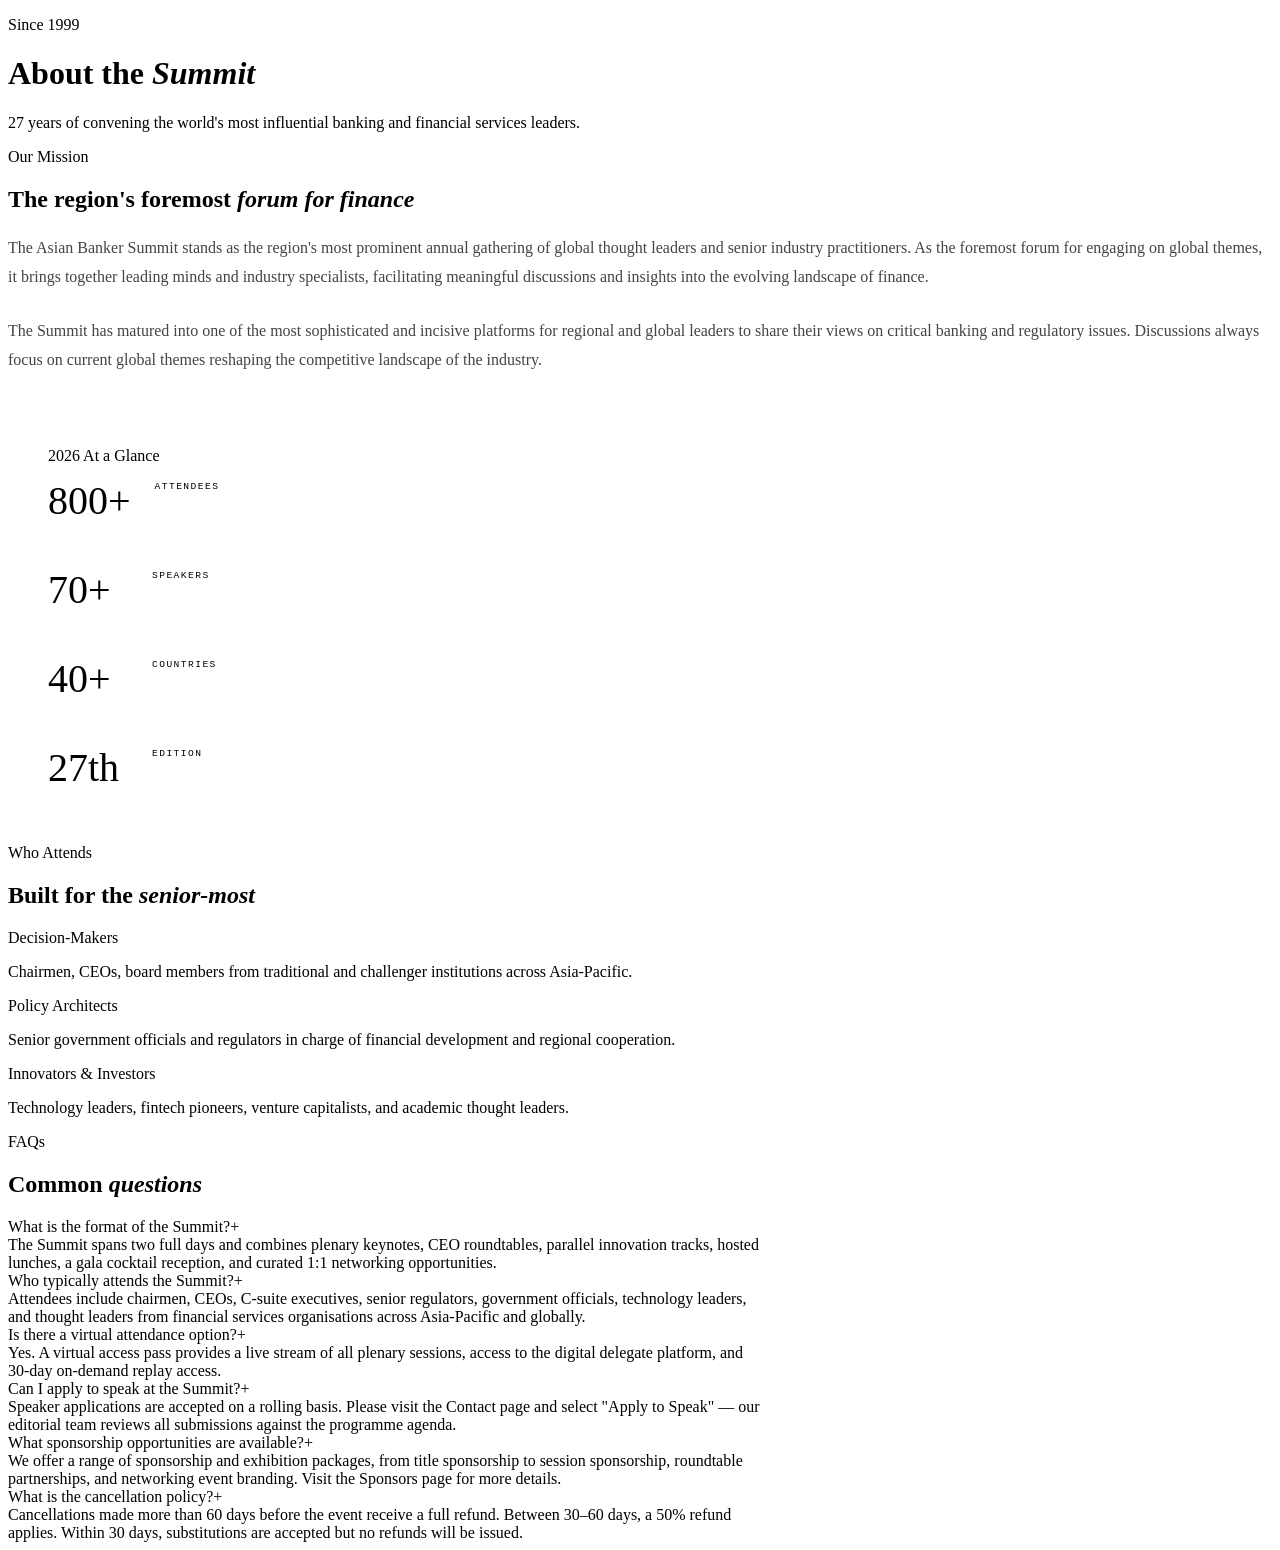
==== about.html @ e65c1759 "Add files via upload" ====
<!DOCTYPE html>
<html lang="en">
<head>
  <meta charset="UTF-8"><meta name="viewport" content="width=device-width,initial-scale=1">
  <title>About — The Asian Banker Summit 2026</title>
  <link rel="stylesheet" href="css/style.css">
</head>
<body>

<div class="page-hero">
  <div class="container">
    <p class="label">Since 1999</p>
    <h1 class="d-lg mt-2 page-hero__title">About the <em>Summit</em></h1>
    <p class="page-hero-sub">27 years of convening the world's most influential banking and financial services leaders.</p>
  </div>
</div>

<section class="section">
  <div class="container">
    <div class="grid-2" style="gap:4rem;align-items:start">
      <div class="reveal">
        <p class="label mb-2">Our Mission</p>
        <h2 class="d-md mb-3">The region's foremost <em>forum for finance</em></h2>
        <p style="color:#444;line-height:1.85;margin-bottom:1.5rem">The Asian Banker Summit stands as the region's most prominent annual gathering of global thought leaders and senior industry practitioners. As the foremost forum for engaging on global themes, it brings together leading minds and industry specialists, facilitating meaningful discussions and insights into the evolving landscape of finance.</p>
        <p style="color:#444;line-height:1.85">The Summit has matured into one of the most sophisticated and incisive platforms for regional and global leaders to share their views on critical banking and regulatory issues. Discussions always focus on current global themes reshaping the competitive landscape of the industry.</p>
      </div>
      <div class="reveal d1">
        <div style="background:var(--ink);color:var(--paper);padding:2.5rem">
          <p class="label mb-3">2026 At a Glance</p>
          <div style="display:flex;flex-direction:column;gap:1.5rem">
            <div style="display:flex;gap:1.5rem;padding-bottom:1.5rem;border-bottom:1px solid rgba(255,255,255,.08)">
              <div style="font-family:var(--ff-d);font-size:2.5rem;color:var(--gold-lt);line-height:1;min-width:80px">800+</div>
              <div><div style="font-family:monospace;font-size:.6rem;letter-spacing:.15em;text-transform:uppercase;color:var(--gold);margin-bottom:.3rem">Attendees</div><div style="color:rgba(255,255,255,.6);font-size:.88rem">Senior executives, regulators, and innovators from across the globe</div></div>
            </div>
            <div style="display:flex;gap:1.5rem;padding-bottom:1.5rem;border-bottom:1px solid rgba(255,255,255,.08)">
              <div style="font-family:var(--ff-d);font-size:2.5rem;color:var(--gold-lt);line-height:1;min-width:80px">70+</div>
              <div><div style="font-family:monospace;font-size:.6rem;letter-spacing:.15em;text-transform:uppercase;color:var(--gold);margin-bottom:.3rem">Speakers</div><div style="color:rgba(255,255,255,.6);font-size:.88rem">Government officials, bank CEOs, regulators, and technology innovators</div></div>
            </div>
            <div style="display:flex;gap:1.5rem;padding-bottom:1.5rem;border-bottom:1px solid rgba(255,255,255,.08)">
              <div style="font-family:var(--ff-d);font-size:2.5rem;color:var(--gold-lt);line-height:1;min-width:80px">40+</div>
              <div><div style="font-family:monospace;font-size:.6rem;letter-spacing:.15em;text-transform:uppercase;color:var(--gold);margin-bottom:.3rem">Countries</div><div style="color:rgba(255,255,255,.6);font-size:.88rem">Represented delegates spanning Asia-Pacific, Europe, Middle East, and Americas</div></div>
            </div>
            <div style="display:flex;gap:1.5rem">
              <div style="font-family:var(--ff-d);font-size:2.5rem;color:var(--gold-lt);line-height:1;min-width:80px">27th</div>
              <div><div style="font-family:monospace;font-size:.6rem;letter-spacing:.15em;text-transform:uppercase;color:var(--gold);margin-bottom:.3rem">Edition</div><div style="color:rgba(255,255,255,.6);font-size:.88rem">Unbroken annual tradition since the inaugural Summit in 1999</div></div>
            </div>
          </div>
        </div>
      </div>
    </div>
  </div>
</section>

<section class="section" style="background:var(--warm)">
  <div class="container">
    <p class="label reveal mb-2">Who Attends</p>
    <h2 class="d-md mb-4 reveal d1">Built for the <em>senior-most</em></h2>
    <div class="grid-3">
      <div class="card reveal"><div class="card-title">Decision-Makers</div><p class="card-text">Chairmen, CEOs, board members from traditional and challenger institutions across Asia-Pacific.</p></div>
      <div class="card reveal d1"><div class="card-title">Policy Architects</div><p class="card-text">Senior government officials and regulators in charge of financial development and regional cooperation.</p></div>
      <div class="card reveal d2"><div class="card-title">Innovators &amp; Investors</div><p class="card-text">Technology leaders, fintech pioneers, venture capitalists, and academic thought leaders.</p></div>
    </div>
  </div>
</section>

<!-- FAQ -->
<section class="section">
  <div class="container" style="max-width:760px">
    <p class="label reveal mb-2">FAQs</p>
    <h2 class="d-md mb-4 reveal d1">Common <em>questions</em></h2>
    <div class="faq-item reveal"><div class="faq-q"><span class="faq-qt">What is the format of the Summit?</span><span class="faq-ico">+</span></div><div class="faq-a">The Summit spans two full days and combines plenary keynotes, CEO roundtables, parallel innovation tracks, hosted lunches, a gala cocktail reception, and curated 1:1 networking opportunities.</div></div>
    <div class="faq-item reveal"><div class="faq-q"><span class="faq-qt">Who typically attends the Summit?</span><span class="faq-ico">+</span></div><div class="faq-a">Attendees include chairmen, CEOs, C-suite executives, senior regulators, government officials, technology leaders, and thought leaders from financial services organisations across Asia-Pacific and globally.</div></div>
    <div class="faq-item reveal"><div class="faq-q"><span class="faq-qt">Is there a virtual attendance option?</span><span class="faq-ico">+</span></div><div class="faq-a">Yes. A virtual access pass provides a live stream of all plenary sessions, access to the digital delegate platform, and 30-day on-demand replay access.</div></div>
    <div class="faq-item reveal"><div class="faq-q"><span class="faq-qt">Can I apply to speak at the Summit?</span><span class="faq-ico">+</span></div><div class="faq-a">Speaker applications are accepted on a rolling basis. Please visit the Contact page and select "Apply to Speak" — our editorial team reviews all submissions against the programme agenda.</div></div>
    <div class="faq-item reveal"><div class="faq-q"><span class="faq-qt">What sponsorship opportunities are available?</span><span class="faq-ico">+</span></div><div class="faq-a">We offer a range of sponsorship and exhibition packages, from title sponsorship to session sponsorship, roundtable partnerships, and networking event branding. Visit the Sponsors page for more details.</div></div>
    <div class="faq-item reveal"><div class="faq-q"><span class="faq-qt">What is the cancellation policy?</span><span class="faq-ico">+</span></div><div class="faq-a">Cancellations made more than 60 days before the event receive a full refund. Between 30–60 days, a 50% refund applies. Within 30 days, substitutions are accepted but no refunds will be issued.</div></div>
  </div>
</section>

<script src="js/app.js"></script>
</body></html>
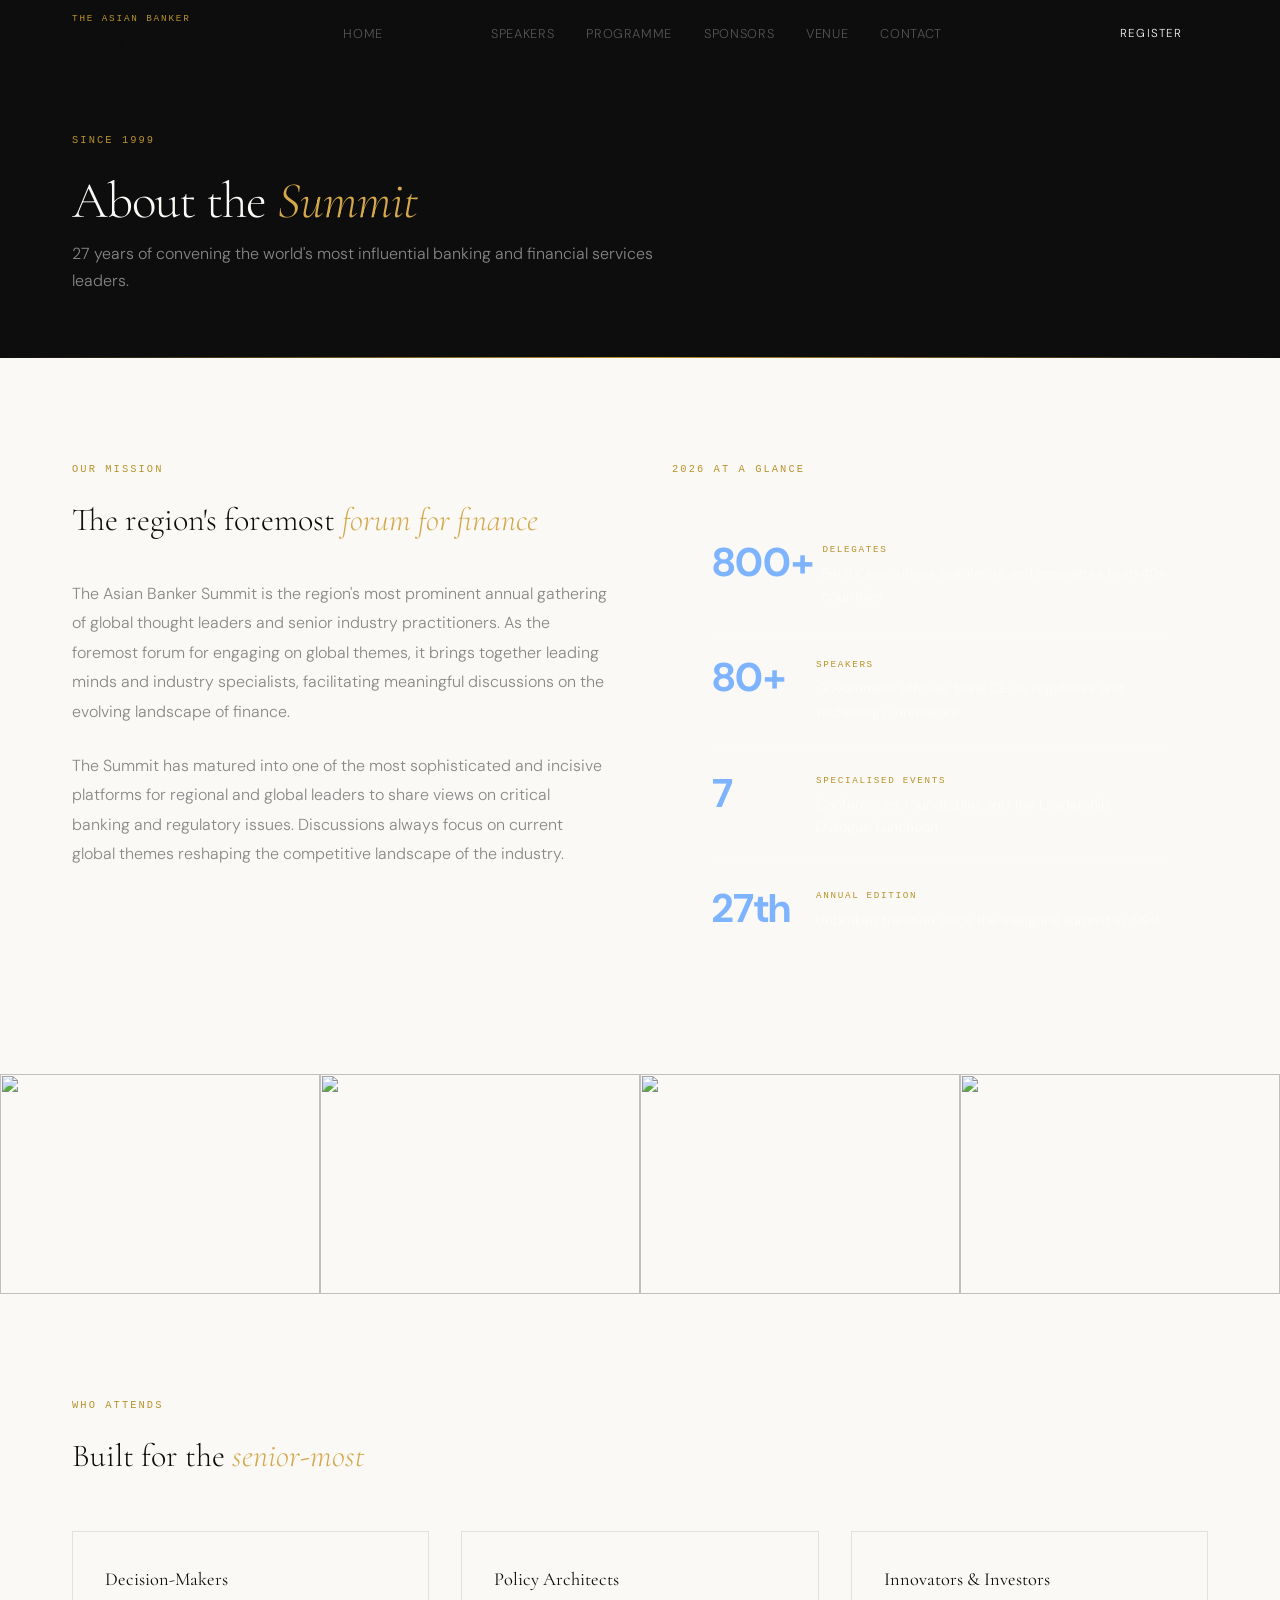
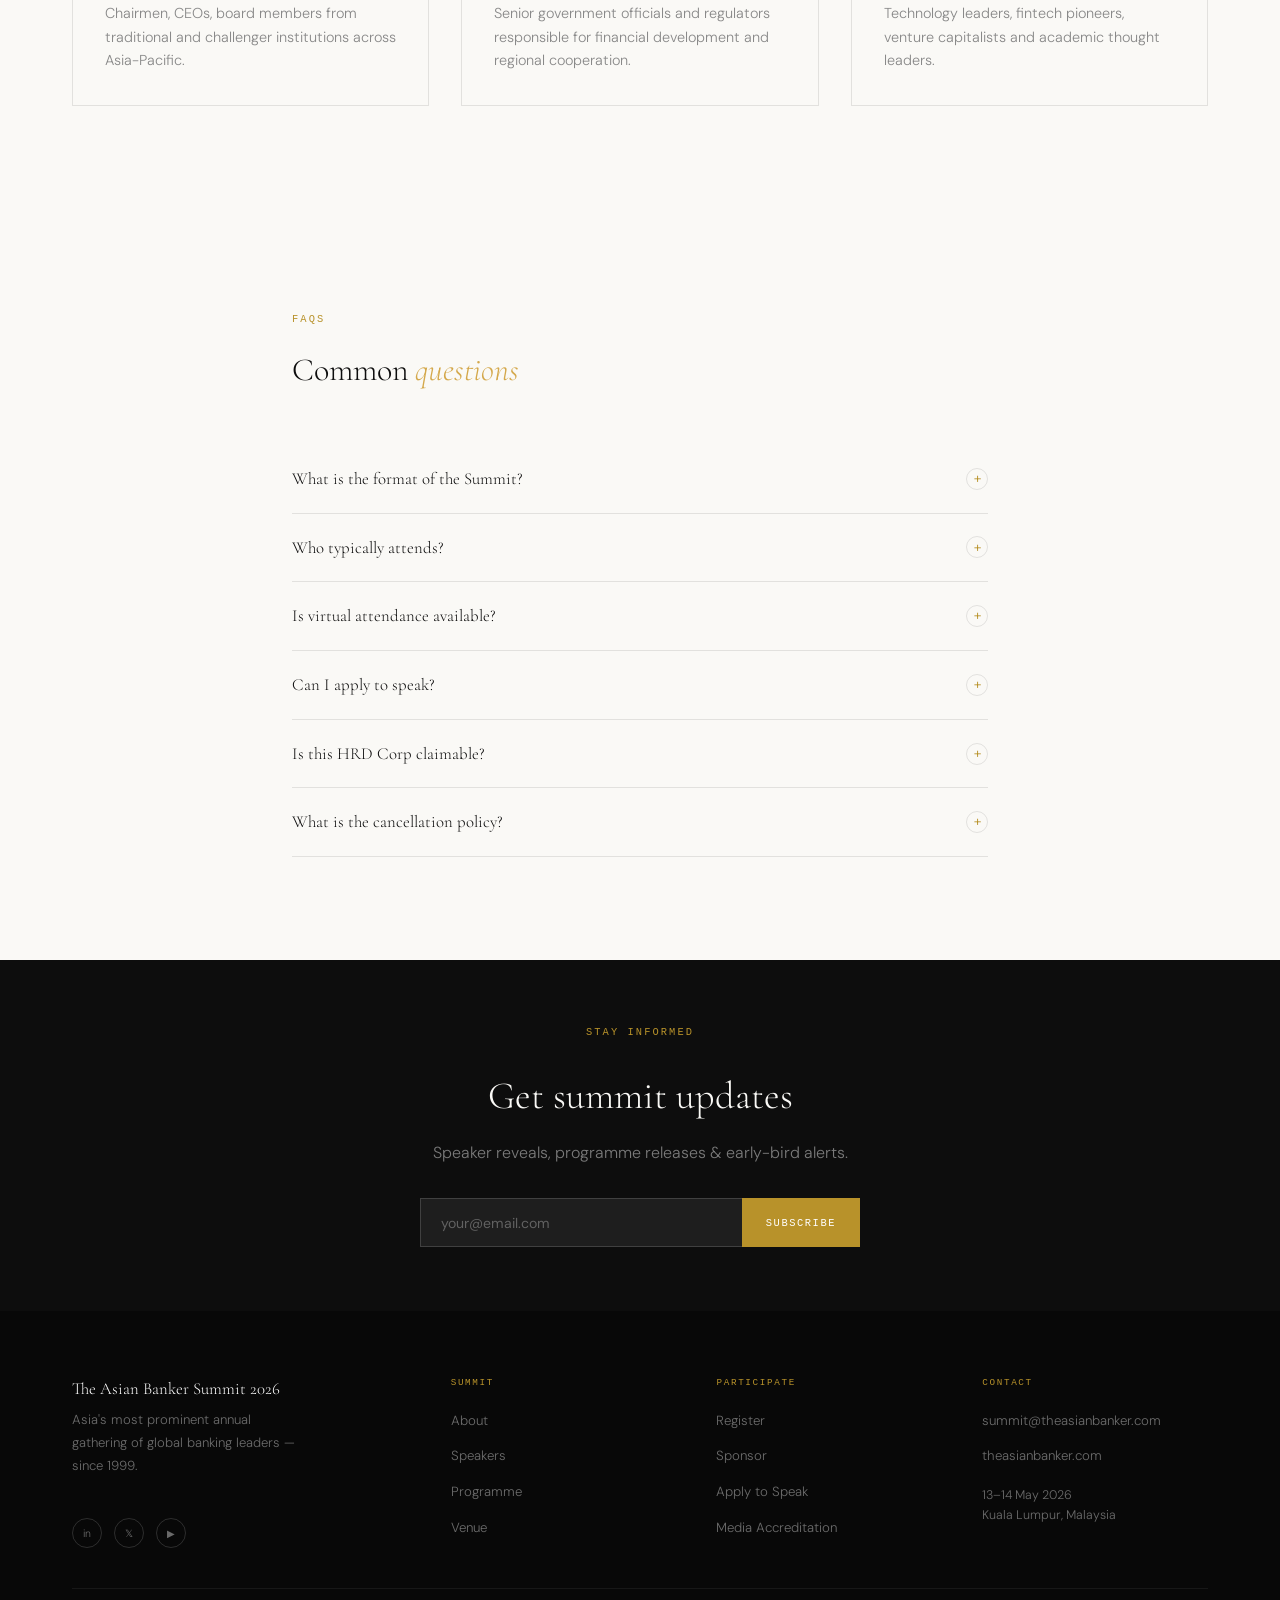
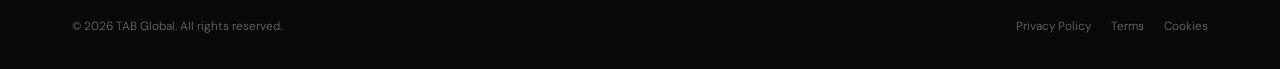
==== commit 46f7b65b: "Add files via upload" ====
--- a/about.html
+++ b/about.html
@@ -6,43 +6,44 @@
   <link rel="stylesheet" href="css/style.css">
 </head>
 <body>
-
 <div class="page-hero">
+  <img class="page-hero-img" src="https://www.theasianbanker.com/summit2026/assets/images/newpage/gallery/ALF00805.webp" alt="">
   <div class="container">
     <p class="label">Since 1999</p>
-    <h1 class="d-lg mt-2 page-hero__title">About the <em>Summit</em></h1>
+    <h1 class="d-lg mt-2">About the <em>Summit</em></h1>
     <p class="page-hero-sub">27 years of convening the world's most influential banking and financial services leaders.</p>
   </div>
 </div>
-
 <section class="section">
   <div class="container">
     <div class="grid-2" style="gap:4rem;align-items:start">
       <div class="reveal">
+        <div class="red-bar"></div>
         <p class="label mb-2">Our Mission</p>
         <h2 class="d-md mb-3">The region's foremost <em>forum for finance</em></h2>
-        <p style="color:#444;line-height:1.85;margin-bottom:1.5rem">The Asian Banker Summit stands as the region's most prominent annual gathering of global thought leaders and senior industry practitioners. As the foremost forum for engaging on global themes, it brings together leading minds and industry specialists, facilitating meaningful discussions and insights into the evolving landscape of finance.</p>
-        <p style="color:#444;line-height:1.85">The Summit has matured into one of the most sophisticated and incisive platforms for regional and global leaders to share their views on critical banking and regulatory issues. Discussions always focus on current global themes reshaping the competitive landscape of the industry.</p>
+        <p style="color:var(--muted);line-height:1.85;margin-bottom:1.5rem">The Asian Banker Summit is the region's most prominent annual gathering of global thought leaders and senior industry practitioners. As the foremost forum for engaging on global themes, it brings together leading minds and industry specialists, facilitating meaningful discussions on the evolving landscape of finance.</p>
+        <p style="color:var(--muted);line-height:1.85">The Summit has matured into one of the most sophisticated and incisive platforms for regional and global leaders to share views on critical banking and regulatory issues. Discussions always focus on current global themes reshaping the competitive landscape of the industry.</p>
       </div>
       <div class="reveal d1">
-        <div style="background:var(--ink);color:var(--paper);padding:2.5rem">
-          <p class="label mb-3">2026 At a Glance</p>
+        <div class="blue-bar"></div>
+        <p class="label mb-2">2026 At a Glance</p>
+        <div style="background:var(--blue);color:#fff;padding:2.5rem;border-radius:6px">
           <div style="display:flex;flex-direction:column;gap:1.5rem">
-            <div style="display:flex;gap:1.5rem;padding-bottom:1.5rem;border-bottom:1px solid rgba(255,255,255,.08)">
-              <div style="font-family:var(--ff-d);font-size:2.5rem;color:var(--gold-lt);line-height:1;min-width:80px">800+</div>
-              <div><div style="font-family:monospace;font-size:.6rem;letter-spacing:.15em;text-transform:uppercase;color:var(--gold);margin-bottom:.3rem">Attendees</div><div style="color:rgba(255,255,255,.6);font-size:.88rem">Senior executives, regulators, and innovators from across the globe</div></div>
+            <div style="display:flex;gap:1.5rem;padding-bottom:1.5rem;border-bottom:1px solid rgba(255,255,255,.1)">
+              <div style="font-size:2.5rem;font-weight:700;color:#7eb3ff;line-height:1;min-width:80px">800+</div>
+              <div><div class="vf-label">Delegates</div><div style="color:rgba(255,255,255,.65);font-size:.88rem">Senior executives, regulators and innovators from 40+ countries</div></div>
             </div>
-            <div style="display:flex;gap:1.5rem;padding-bottom:1.5rem;border-bottom:1px solid rgba(255,255,255,.08)">
-              <div style="font-family:var(--ff-d);font-size:2.5rem;color:var(--gold-lt);line-height:1;min-width:80px">70+</div>
-              <div><div style="font-family:monospace;font-size:.6rem;letter-spacing:.15em;text-transform:uppercase;color:var(--gold);margin-bottom:.3rem">Speakers</div><div style="color:rgba(255,255,255,.6);font-size:.88rem">Government officials, bank CEOs, regulators, and technology innovators</div></div>
+            <div style="display:flex;gap:1.5rem;padding-bottom:1.5rem;border-bottom:1px solid rgba(255,255,255,.1)">
+              <div style="font-size:2.5rem;font-weight:700;color:#7eb3ff;line-height:1;min-width:80px">80+</div>
+              <div><div class="vf-label">Speakers</div><div style="color:rgba(255,255,255,.65);font-size:.88rem">Government officials, bank CEOs, regulators and technology innovators</div></div>
             </div>
-            <div style="display:flex;gap:1.5rem;padding-bottom:1.5rem;border-bottom:1px solid rgba(255,255,255,.08)">
-              <div style="font-family:var(--ff-d);font-size:2.5rem;color:var(--gold-lt);line-height:1;min-width:80px">40+</div>
-              <div><div style="font-family:monospace;font-size:.6rem;letter-spacing:.15em;text-transform:uppercase;color:var(--gold);margin-bottom:.3rem">Countries</div><div style="color:rgba(255,255,255,.6);font-size:.88rem">Represented delegates spanning Asia-Pacific, Europe, Middle East, and Americas</div></div>
+            <div style="display:flex;gap:1.5rem;padding-bottom:1.5rem;border-bottom:1px solid rgba(255,255,255,.1)">
+              <div style="font-size:2.5rem;font-weight:700;color:#7eb3ff;line-height:1;min-width:80px">7</div>
+              <div><div class="vf-label">Specialised Events</div><div style="color:rgba(255,255,255,.65);font-size:.88rem">Conferences, roundtables and the Leadership Dialogue Luncheon</div></div>
             </div>
             <div style="display:flex;gap:1.5rem">
-              <div style="font-family:var(--ff-d);font-size:2.5rem;color:var(--gold-lt);line-height:1;min-width:80px">27th</div>
-              <div><div style="font-family:monospace;font-size:.6rem;letter-spacing:.15em;text-transform:uppercase;color:var(--gold);margin-bottom:.3rem">Edition</div><div style="color:rgba(255,255,255,.6);font-size:.88rem">Unbroken annual tradition since the inaugural Summit in 1999</div></div>
+              <div style="font-size:2.5rem;font-weight:700;color:#7eb3ff;line-height:1;min-width:80px">27th</div>
+              <div><div class="vf-label">Annual Edition</div><div style="color:rgba(255,255,255,.65);font-size:.88rem">Unbroken tradition since the inaugural summit in 1999</div></div>
             </div>
           </div>
         </div>
@@ -50,32 +51,37 @@
     </div>
   </div>
 </section>
-
-<section class="section" style="background:var(--warm)">
+<!-- Gallery strip -->
+<section style="padding:0">
+  <div style="display:grid;grid-template-columns:repeat(4,1fr)">
+    <img src="https://www.theasianbanker.com/summit2026/assets/images/newpage/gallery/gallery-1.webp" alt="" style="width:100%;height:220px;object-fit:cover;display:block">
+    <img src="https://www.theasianbanker.com/summit2026/assets/images/newpage/gallery/gallery-8.webp" alt="" style="width:100%;height:220px;object-fit:cover;display:block">
+    <img src="https://www.theasianbanker.com/summit2026/assets/images/newpage/gallery/gallery-4.webp" alt="" style="width:100%;height:220px;object-fit:cover;display:block">
+    <img src="https://www.theasianbanker.com/summit2026/assets/images/newpage/gallery/gallery-10.webp" alt="" style="width:100%;height:220px;object-fit:cover;display:block">
+  </div>
+</section>
+<section class="section bg-warm">
   <div class="container">
     <p class="label reveal mb-2">Who Attends</p>
-    <h2 class="d-md mb-4 reveal d1">Built for the <em>senior-most</em></h2>
+    <h2 class="d-md reveal d1 mb-4">Built for the <em>senior-most</em></h2>
     <div class="grid-3">
       <div class="card reveal"><div class="card-title">Decision-Makers</div><p class="card-text">Chairmen, CEOs, board members from traditional and challenger institutions across Asia-Pacific.</p></div>
-      <div class="card reveal d1"><div class="card-title">Policy Architects</div><p class="card-text">Senior government officials and regulators in charge of financial development and regional cooperation.</p></div>
-      <div class="card reveal d2"><div class="card-title">Innovators &amp; Investors</div><p class="card-text">Technology leaders, fintech pioneers, venture capitalists, and academic thought leaders.</p></div>
+      <div class="card reveal d1"><div class="card-title">Policy Architects</div><p class="card-text">Senior government officials and regulators responsible for financial development and regional cooperation.</p></div>
+      <div class="card reveal d2"><div class="card-title">Innovators &amp; Investors</div><p class="card-text">Technology leaders, fintech pioneers, venture capitalists and academic thought leaders.</p></div>
     </div>
   </div>
 </section>
-
-<!-- FAQ -->
 <section class="section">
   <div class="container" style="max-width:760px">
     <p class="label reveal mb-2">FAQs</p>
-    <h2 class="d-md mb-4 reveal d1">Common <em>questions</em></h2>
-    <div class="faq-item reveal"><div class="faq-q"><span class="faq-qt">What is the format of the Summit?</span><span class="faq-ico">+</span></div><div class="faq-a">The Summit spans two full days and combines plenary keynotes, CEO roundtables, parallel innovation tracks, hosted lunches, a gala cocktail reception, and curated 1:1 networking opportunities.</div></div>
-    <div class="faq-item reveal"><div class="faq-q"><span class="faq-qt">Who typically attends the Summit?</span><span class="faq-ico">+</span></div><div class="faq-a">Attendees include chairmen, CEOs, C-suite executives, senior regulators, government officials, technology leaders, and thought leaders from financial services organisations across Asia-Pacific and globally.</div></div>
-    <div class="faq-item reveal"><div class="faq-q"><span class="faq-qt">Is there a virtual attendance option?</span><span class="faq-ico">+</span></div><div class="faq-a">Yes. A virtual access pass provides a live stream of all plenary sessions, access to the digital delegate platform, and 30-day on-demand replay access.</div></div>
-    <div class="faq-item reveal"><div class="faq-q"><span class="faq-qt">Can I apply to speak at the Summit?</span><span class="faq-ico">+</span></div><div class="faq-a">Speaker applications are accepted on a rolling basis. Please visit the Contact page and select "Apply to Speak" — our editorial team reviews all submissions against the programme agenda.</div></div>
-    <div class="faq-item reveal"><div class="faq-q"><span class="faq-qt">What sponsorship opportunities are available?</span><span class="faq-ico">+</span></div><div class="faq-a">We offer a range of sponsorship and exhibition packages, from title sponsorship to session sponsorship, roundtable partnerships, and networking event branding. Visit the Sponsors page for more details.</div></div>
-    <div class="faq-item reveal"><div class="faq-q"><span class="faq-qt">What is the cancellation policy?</span><span class="faq-ico">+</span></div><div class="faq-a">Cancellations made more than 60 days before the event receive a full refund. Between 30–60 days, a 50% refund applies. Within 30 days, substitutions are accepted but no refunds will be issued.</div></div>
+    <h2 class="d-md reveal d1 mb-4">Common <em>questions</em></h2>
+    <div class="faq-item reveal"><div class="faq-q"><span class="faq-qt">What is the format of the Summit?</span><span class="faq-ico">+</span></div><div class="faq-a">Two full days combining plenary keynotes, CEO roundtables, parallel innovation tracks, hosted lunches, a gala reception and curated 1:1 networking.</div></div>
+    <div class="faq-item reveal"><div class="faq-q"><span class="faq-qt">Who typically attends?</span><span class="faq-ico">+</span></div><div class="faq-a">Chairmen, CEOs, C-suite executives, senior regulators, government officials and technology leaders from 40+ countries across Asia-Pacific and globally.</div></div>
+    <div class="faq-item reveal"><div class="faq-q"><span class="faq-qt">Is virtual attendance available?</span><span class="faq-ico">+</span></div><div class="faq-a">Yes. A virtual access pass provides live stream of all plenary sessions, digital delegate platform access and 30-day on-demand replay.</div></div>
+    <div class="faq-item reveal"><div class="faq-q"><span class="faq-qt">Can I apply to speak?</span><span class="faq-ico">+</span></div><div class="faq-a">Speaker applications are accepted on a rolling basis via the Contact page. Our editorial team reviews all submissions against the programme agenda.</div></div>
+    <div class="faq-item reveal"><div class="faq-q"><span class="faq-qt">Is this HRD Corp claimable?</span><span class="faq-ico">+</span></div><div class="faq-a">Yes. The Asian Banker Summit 2026 is HRD Corp claimable for Malaysian companies. Details provided upon registration confirmation.</div></div>
+    <div class="faq-item reveal"><div class="faq-q"><span class="faq-qt">What is the cancellation policy?</span><span class="faq-ico">+</span></div><div class="faq-a">Cancellations 60+ days before the event receive a full refund. 30–60 days: 50% refund. Within 30 days: substitutions accepted, no refund.</div></div>
   </div>
 </section>
-
 <script src="js/app.js"></script>
 </body></html>
--- a/css/style.css
+++ b/css/style.css
@@ -0,0 +1,231 @@
+@import url('https://fonts.googleapis.com/css2?family=Cormorant+Garamond:ital,wght@0,300;0,400;0,600;1,300&family=DM+Sans:wght@300;400;500&display=swap');
+
+:root {
+  --ink: #0d0d0d;
+  --paper: #faf9f6;
+  --warm: #f3f0ea;
+  --gold: #b8922a;
+  --gold-lt: #d4a84b;
+  --muted: #888;
+  --rule: rgba(13,13,13,.1);
+  --ff-d: 'Cormorant Garamond', Georgia, serif;
+  --ff-b: 'DM Sans', sans-serif;
+  --nav: 68px;
+  --ease: cubic-bezier(.4,0,.2,1);
+}
+
+*, *::before, *::after { box-sizing: border-box; margin: 0; padding: 0; }
+html { scroll-behavior: smooth; -webkit-font-smoothing: antialiased; }
+body { background: var(--paper); color: var(--ink); font-family: var(--ff-b); font-size: 16px; font-weight: 300; line-height: 1.65; overflow-x: hidden; }
+a { color: inherit; text-decoration: none; }
+ul { list-style: none; }
+img { display: block; max-width: 100%; }
+
+/* ── NAV ── */
+.nav { position: fixed; top: 0; left: 0; right: 0; height: var(--nav); z-index: 100; transition: background .3s, border-color .3s; border-bottom: 1px solid transparent; }
+.nav.scrolled { background: rgba(250,249,246,.96); backdrop-filter: blur(10px); border-color: var(--rule); }
+.nav .inner { display: flex; align-items: center; justify-content: space-between; height: 100%; max-width: 1200px; margin: 0 auto; padding: 0 2rem; }
+.nav-logo { display: flex; flex-direction: column; gap: .1rem; }
+.nav-logo-tag { font-family: monospace; font-size: .58rem; letter-spacing: .2em; text-transform: uppercase; color: var(--gold); }
+.nav-logo-name { font-family: var(--ff-d); font-size: 1.05rem; font-weight: 600; }
+.nav-links { display: flex; align-items: center; gap: 2rem; }
+.nav-links a { font-size: .8rem; letter-spacing: .05em; text-transform: uppercase; color: #555; transition: color .2s; position: relative; }
+.nav-links a::after { content: ''; position: absolute; bottom: -2px; left: 0; width: 0; height: 1px; background: var(--gold); transition: width .3s; }
+.nav-links a:hover, .nav-links a.active { color: var(--ink); }
+.nav-links a:hover::after { width: 100%; }
+.nav-burger { display: none; flex-direction: column; gap: 5px; cursor: pointer; background: none; border: none; padding: 4px; }
+.nav-burger span { display: block; width: 22px; height: 1.5px; background: var(--ink); }
+
+/* ── BUTTONS ── */
+.btn { display: inline-flex; align-items: center; gap: .4rem; padding: .7rem 1.6rem; font-family: var(--ff-b); font-size: .78rem; letter-spacing: .1em; text-transform: uppercase; cursor: pointer; border: none; transition: all .25s; white-space: nowrap; }
+.btn-dark { background: var(--ink); color: var(--paper); }
+.btn-dark:hover { background: var(--gold); }
+.btn-gold { background: var(--gold); color: var(--paper); }
+.btn-gold:hover { background: var(--ink); }
+.btn-out { background: transparent; color: var(--ink); border: 1px solid var(--ink); }
+.btn-out:hover { background: var(--ink); color: var(--paper); }
+.btn-ghost { background: transparent; color: var(--paper); border: 1px solid rgba(255,255,255,.35); }
+.btn-ghost:hover { background: rgba(255,255,255,.1); }
+.arr { transition: transform .25s; }
+.btn:hover .arr { transform: translateX(4px); }
+
+/* ── LAYOUT ── */
+.container { max-width: 1200px; margin: 0 auto; padding: 0 2rem; }
+.section { padding: clamp(4rem,8vw,7rem) 0; }
+.section-sm { padding: clamp(2rem,4vw,3.5rem) 0; }
+
+/* ── TYPOGRAPHY ── */
+.label { font-family: monospace; font-size: .65rem; letter-spacing: .2em; text-transform: uppercase; color: var(--gold); }
+.d-xl { font-family: var(--ff-d); font-size: clamp(3rem,8vw,7rem); font-weight: 300; line-height: 1.05; letter-spacing: -.02em; }
+.d-lg { font-family: var(--ff-d); font-size: clamp(2rem,4vw,3.8rem); font-weight: 300; line-height: 1.1; letter-spacing: -.02em; }
+.d-md { font-family: var(--ff-d); font-size: clamp(1.5rem,2.5vw,2.4rem); font-weight: 300; line-height: 1.15; }
+em { color: var(--gold-lt); }
+
+/* ── HERO ── */
+.hero { min-height: 100vh; display: flex; align-items: flex-end; padding-bottom: clamp(3rem,6vw,6rem); background: var(--ink); color: var(--paper); position: relative; overflow: hidden; }
+.hero-bg { position: absolute; inset: 0; background: radial-gradient(ellipse 70% 60% at 65% 40%, rgba(184,146,42,.1) 0%, transparent 60%), var(--ink); }
+.hero-noise { position: absolute; inset: 0; opacity: .02; background-image: url("data:image/svg+xml,%3Csvg viewBox='0 0 200 200' xmlns='http://www.w3.org/2000/svg'%3E%3Cfilter id='n'%3E%3CfeTurbulence type='fractalNoise' baseFrequency='0.9' numOctaves='4'/%3E%3C/filter%3E%3Crect width='100%25' height='100%25' filter='url(%23n)'/%3E%3C/svg%3E"); background-size: 180px; }
+.hero-content { position: relative; z-index: 2; }
+.hero-eyebrow { display: flex; align-items: center; gap: 1rem; margin-bottom: 1.5rem; }
+.hero-line { width: 36px; height: 1px; background: var(--gold); }
+.hero-date { font-family: monospace; font-size: .65rem; letter-spacing: .2em; text-transform: uppercase; color: var(--gold-lt); }
+.hero-sub { max-width: 50ch; color: rgba(255,255,255,.6); font-size: 1.05rem; margin: 1.5rem 0 2.5rem; line-height: 1.75; }
+.hero-actions { display: flex; gap: 1rem; flex-wrap: wrap; }
+.hero-stats { display: flex; gap: 2.5rem; margin-top: 3.5rem; padding-top: 2rem; border-top: 1px solid rgba(255,255,255,.1); flex-wrap: wrap; }
+.stat-num { font-family: var(--ff-d); font-size: clamp(2rem,3.5vw,2.8rem); font-weight: 300; color: var(--gold-lt); line-height: 1; }
+.stat-label { font-family: monospace; font-size: .58rem; letter-spacing: .15em; text-transform: uppercase; color: rgba(255,255,255,.35); margin-top: .3rem; }
+
+/* ── TICKER ── */
+.ticker { background: var(--gold); overflow: hidden; padding: .65rem 0; }
+.ticker-track { display: flex; gap: 3rem; animation: tick 28s linear infinite; white-space: nowrap; }
+.ticker-track:hover { animation-play-state: paused; }
+@keyframes tick { from { transform: translateX(0); } to { transform: translateX(-50%); } }
+.ticker-item { font-family: monospace; font-size: .65rem; letter-spacing: .15em; text-transform: uppercase; color: rgba(255,255,255,.9); display: flex; align-items: center; gap: .6rem; }
+.ticker-dot { width: 3px; height: 3px; border-radius: 50%; background: rgba(255,255,255,.5); }
+
+/* ── PAGE HERO ── */
+.page-hero { background: var(--ink); color: var(--paper); padding: calc(var(--nav) + 4rem) 0 4rem; position: relative; }
+.page-hero::after { content: ''; position: absolute; bottom: 0; left: 0; right: 0; height: 1px; background: linear-gradient(to right, transparent, var(--gold), transparent); }
+.page-hero-sub { color: rgba(255,255,255,.5); max-width: 54ch; margin-top: .75rem; }
+
+/* ── CARDS ── */
+.card { border: 1px solid var(--rule); padding: 2rem; transition: border-color .3s, box-shadow .3s; }
+.card:hover { border-color: rgba(184,146,42,.3); box-shadow: 0 6px 24px rgba(184,146,42,.07); }
+.card-icon { width: 28px; height: 28px; color: var(--gold); margin-bottom: 1rem; }
+.card-title { font-family: var(--ff-d); font-size: 1.15rem; font-weight: 400; margin-bottom: .5rem; }
+.card-text { color: var(--muted); font-size: .9rem; }
+
+/* ── SPEAKER CARDS ── */
+.speakers-grid { display: grid; grid-template-columns: repeat(auto-fill, minmax(230px,1fr)); gap: 1.5rem; }
+.spk { position: relative; overflow: hidden; cursor: pointer; }
+.spk-img { width: 100%; aspect-ratio: 3/4; object-fit: cover; transition: transform .5s var(--ease); display: flex; align-items: center; justify-content: center; }
+.spk:hover .spk-img { transform: scale(1.04); }
+.spk-overlay { position: absolute; inset: 0; background: linear-gradient(to top, rgba(13,13,13,.85) 30%, transparent 70%); }
+.spk-info { position: absolute; bottom: 0; left: 0; right: 0; padding: 1.25rem; }
+.spk-name { font-family: var(--ff-d); font-size: 1.2rem; color: #fff; }
+.spk-role { font-size: .78rem; color: rgba(255,255,255,.6); margin-top: .2rem; }
+.spk-org { font-family: monospace; font-size: .6rem; letter-spacing: .1em; text-transform: uppercase; color: var(--gold-lt); margin-top: .2rem; }
+.spk-badge { position: absolute; top: 1rem; left: 1rem; background: var(--gold); color: #fff; font-family: monospace; font-size: .5rem; letter-spacing: .15em; text-transform: uppercase; padding: .25rem .55rem; }
+
+/* ── SCHEDULE ── */
+.day-tabs { display: flex; border-bottom: 1px solid var(--rule); margin-bottom: 2.5rem; }
+.day-tab { padding: .9rem 1.75rem; font-family: monospace; font-size: .65rem; letter-spacing: .15em; text-transform: uppercase; cursor: pointer; border: none; background: none; color: var(--muted); border-bottom: 2px solid transparent; margin-bottom: -1px; transition: all .2s; }
+.day-tab.active { color: var(--gold); border-bottom-color: var(--gold); }
+.schedule-item { display: grid; grid-template-columns: 110px 1fr; gap: 1.5rem; padding: 1.25rem 0; border-bottom: 1px solid var(--rule); }
+.schedule-item:first-child { border-top: 1px solid var(--rule); }
+.sch-time { font-family: monospace; font-size: .68rem; letter-spacing: .08em; color: var(--gold); padding-top: .2rem; }
+.sch-title { font-family: var(--ff-d); font-size: 1.1rem; font-weight: 400; margin-bottom: .25rem; }
+.sch-speakers { font-size: .82rem; color: var(--muted); }
+.sch-tag { display: inline-block; margin-top: .4rem; font-family: monospace; font-size: .55rem; letter-spacing: .12em; text-transform: uppercase; padding: .18rem .5rem; border: 1px solid rgba(184,146,42,.3); color: var(--gold); }
+.sch-break .sch-title { color: var(--muted); font-style: italic; font-size: 1rem; }
+
+/* ── PRICING ── */
+.pricing-grid { display: grid; grid-template-columns: repeat(auto-fill, minmax(260px,1fr)); gap: 1px; background: var(--rule); }
+.price-card { background: var(--paper); padding: 2.25rem; position: relative; }
+.price-card--feat { background: var(--ink); color: var(--paper); }
+.price-badge { position: absolute; top: -1px; right: 1.5rem; background: var(--gold); color: #fff; font-family: monospace; font-size: .55rem; letter-spacing: .15em; text-transform: uppercase; padding: .25rem .65rem; }
+.price-type { font-family: monospace; font-size: .62rem; letter-spacing: .18em; text-transform: uppercase; color: var(--gold); margin-bottom: 1.25rem; }
+.price-amt { font-family: var(--ff-d); font-size: clamp(2rem,3vw,3rem); font-weight: 300; line-height: 1; }
+.price-amt sup { font-size: 1rem; }
+.price-period { font-size: .8rem; color: var(--muted); margin: .4rem 0 1.75rem; }
+.price-card--feat .price-period { color: rgba(255,255,255,.4); }
+.price-feats { display: flex; flex-direction: column; gap: .7rem; margin-bottom: 1.75rem; }
+.price-feat { font-size: .85rem; display: flex; gap: .6rem; }
+.price-feat::before { content: '—'; color: var(--gold); flex-shrink: 0; }
+.price-card--feat .price-feat { color: rgba(255,255,255,.7); }
+
+/* ── VENUE ── */
+.venue-split { display: grid; grid-template-columns: 1fr 1fr; min-height: 500px; }
+.venue-map { background: #ddd; min-height: 350px; }
+.venue-map iframe { width: 100%; height: 100%; border: none; filter: grayscale(20%); }
+.venue-info { background: var(--ink); color: var(--paper); padding: clamp(2.5rem,5vw,5rem); display: flex; flex-direction: column; justify-content: center; }
+.venue-name { font-family: var(--ff-d); font-size: clamp(1.4rem,2vw,2rem); font-weight: 300; margin-bottom: .75rem; }
+.venue-addr { color: rgba(255,255,255,.45); font-size: .9rem; line-height: 1.85; margin-bottom: 1.5rem; }
+.venue-facts { display: grid; grid-template-columns: 1fr 1fr; gap: 1.25rem; margin-top: 2rem; padding-top: 2rem; border-top: 1px solid rgba(255,255,255,.08); }
+.vf-label { font-family: monospace; font-size: .58rem; letter-spacing: .18em; text-transform: uppercase; color: var(--gold); margin-bottom: .3rem; }
+.vf-val { font-size: .92rem; color: rgba(255,255,255,.75); }
+
+/* ── FAQ ── */
+.faq-item { border-bottom: 1px solid var(--rule); }
+.faq-q { display: flex; justify-content: space-between; align-items: center; padding: 1.25rem 0; cursor: pointer; gap: 2rem; }
+.faq-qt { font-family: var(--ff-d); font-size: 1.05rem; }
+.faq-ico { width: 22px; height: 22px; flex-shrink: 0; border: 1px solid var(--rule); border-radius: 50%; display: flex; align-items: center; justify-content: center; font-size: .9rem; color: var(--gold); transition: all .25s; }
+.faq-item.open .faq-ico { background: var(--gold); color: #fff; transform: rotate(45deg); }
+.faq-a { display: none; padding-bottom: 1.25rem; color: var(--muted); line-height: 1.8; max-width: 66ch; font-size: .92rem; }
+.faq-item.open .faq-a { display: block; }
+
+/* ── FORM ── */
+.form-grid { display: flex; flex-direction: column; gap: 1rem; }
+.form-row { display: grid; grid-template-columns: 1fr 1fr; gap: 1rem; }
+.form-group { display: flex; flex-direction: column; gap: .4rem; }
+.form-label { font-family: monospace; font-size: .6rem; letter-spacing: .15em; text-transform: uppercase; color: #555; }
+.form-input, .form-select, .form-textarea { padding: .8rem 1rem; border: 1px solid var(--rule); background: transparent; font-family: var(--ff-b); font-size: .9rem; color: var(--ink); outline: none; transition: border-color .2s; -webkit-appearance: none; }
+.form-input:focus, .form-select:focus, .form-textarea:focus { border-color: var(--gold); }
+.form-textarea { resize: vertical; min-height: 120px; }
+
+/* ── SPONSORS ── */
+.sponsor-logos { display: flex; flex-wrap: wrap; gap: 1px; background: var(--rule); }
+.sponsor-slot { background: var(--paper); flex: 1; min-width: 150px; padding: 1.75rem 2.25rem; display: flex; align-items: center; justify-content: center; transition: background .2s; }
+.sponsor-slot:hover { background: #f5ead0; }
+.sponsor-slot span { font-family: var(--ff-d); font-size: 1rem; color: #999; }
+
+/* ── FOOTER ── */
+.nl { background: var(--ink); color: var(--paper); padding: 4rem 0; text-align: center; }
+.nl-title { font-family: var(--ff-d); font-size: clamp(1.8rem,3vw,3rem); font-weight: 300; margin-bottom: .75rem; }
+.nl-sub { color: rgba(255,255,255,.45); margin-bottom: 2rem; }
+.nl-form { display: flex; max-width: 440px; margin: 0 auto; }
+.nl-input { flex: 1; padding: .9rem 1.25rem; background: rgba(255,255,255,.07); border: 1px solid rgba(255,255,255,.15); border-right: none; color: #fff; font-family: var(--ff-b); font-size: .88rem; outline: none; }
+.nl-input:focus { border-color: var(--gold); }
+.nl-input::placeholder { color: rgba(255,255,255,.3); }
+.nl-btn { padding: .9rem 1.5rem; background: var(--gold); color: #fff; border: none; font-family: monospace; font-size: .65rem; letter-spacing: .15em; text-transform: uppercase; cursor: pointer; transition: background .2s; }
+.nl-btn:hover { background: var(--gold-lt); }
+
+footer { background: #080808; color: rgba(255,255,255,.4); padding: 4rem 0 2rem; }
+.footer-grid { display: grid; grid-template-columns: 1.5fr 1fr 1fr 1fr; gap: 2.5rem; padding-bottom: 2.5rem; border-bottom: 1px solid rgba(255,255,255,.06); margin-bottom: 1.75rem; }
+.footer-brand { font-family: var(--ff-d); font-size: 1.05rem; color: #fff; margin-bottom: .4rem; }
+.footer-desc { font-size: .82rem; line-height: 1.75; max-width: 26ch; }
+.footer-col-title { font-family: monospace; font-size: .58rem; letter-spacing: .18em; text-transform: uppercase; color: var(--gold); margin-bottom: 1rem; }
+.footer-links { display: flex; flex-direction: column; gap: .6rem; }
+.footer-links a { font-size: .83rem; transition: color .2s; }
+.footer-links a:hover { color: #fff; }
+.footer-bottom { display: flex; justify-content: space-between; align-items: center; font-size: .74rem; flex-wrap: wrap; gap: 1rem; }
+.footer-legal { display: flex; gap: 1.25rem; }
+.footer-legal a:hover { color: #fff; }
+.footer-social { display: flex; gap: .75rem; }
+.footer-social a { width: 30px; height: 30px; border: 1px solid rgba(255,255,255,.15); border-radius: 50%; display: flex; align-items: center; justify-content: center; font-size: .65rem; transition: all .2s; }
+.footer-social a:hover { border-color: var(--gold); color: var(--gold); }
+
+/* ── REVEAL ── */
+.reveal { opacity: 0; transform: translateY(20px); transition: opacity .6s var(--ease), transform .6s var(--ease); }
+.reveal.in { opacity: 1; transform: none; }
+.d1 { transition-delay: .1s; } .d2 { transition-delay: .2s; } .d3 { transition-delay: .3s; }
+
+/* ── MOBILE ── */
+.mobile-nav { display: none; position: fixed; inset: 0; background: var(--paper); z-index: 200; flex-direction: column; padding: 5rem 2rem 3rem; overflow-y: auto; }
+.mobile-nav.open { display: flex; }
+.mobile-nav-close { position: absolute; top: 1.25rem; right: 2rem; background: none; border: none; font-size: 1.4rem; cursor: pointer; }
+.mobile-nav a { display: flex; justify-content: space-between; padding: 1.1rem 0; border-bottom: 1px solid var(--rule); font-family: var(--ff-d); font-size: 1.4rem; font-weight: 300; }
+
+/* ── MISC ── */
+.text-center { text-align: center; }
+.text-muted { color: var(--muted); }
+.mt-1{margin-top:.75rem}.mt-2{margin-top:1.5rem}.mt-3{margin-top:2.5rem}.mt-4{margin-top:3.5rem}
+.mb-2{margin-bottom:1.5rem}.mb-3{margin-bottom:2.5rem}.mb-4{margin-bottom:3.5rem}
+.grid-2 { display: grid; grid-template-columns: 1fr 1fr; gap: 2rem; }
+.grid-3 { display: grid; grid-template-columns: repeat(3,1fr); gap: 2rem; }
+
+@media(max-width:900px){
+  .footer-grid{grid-template-columns:1fr 1fr}
+  .venue-split{grid-template-columns:1fr}
+  .grid-3{grid-template-columns:1fr 1fr}
+}
+@media(max-width:640px){
+  .nav-links,.nav .btn{display:none}
+  .nav-burger{display:flex}
+  .grid-2,.grid-3,.form-row{grid-template-columns:1fr}
+  .footer-grid{grid-template-columns:1fr}
+  .hero-stats{gap:1.5rem}
+  .nl-form{flex-direction:column}
+  .nl-input{border-right:1px solid rgba(255,255,255,.15)}
+  .schedule-item{grid-template-columns:1fr;gap:.3rem}
+}
